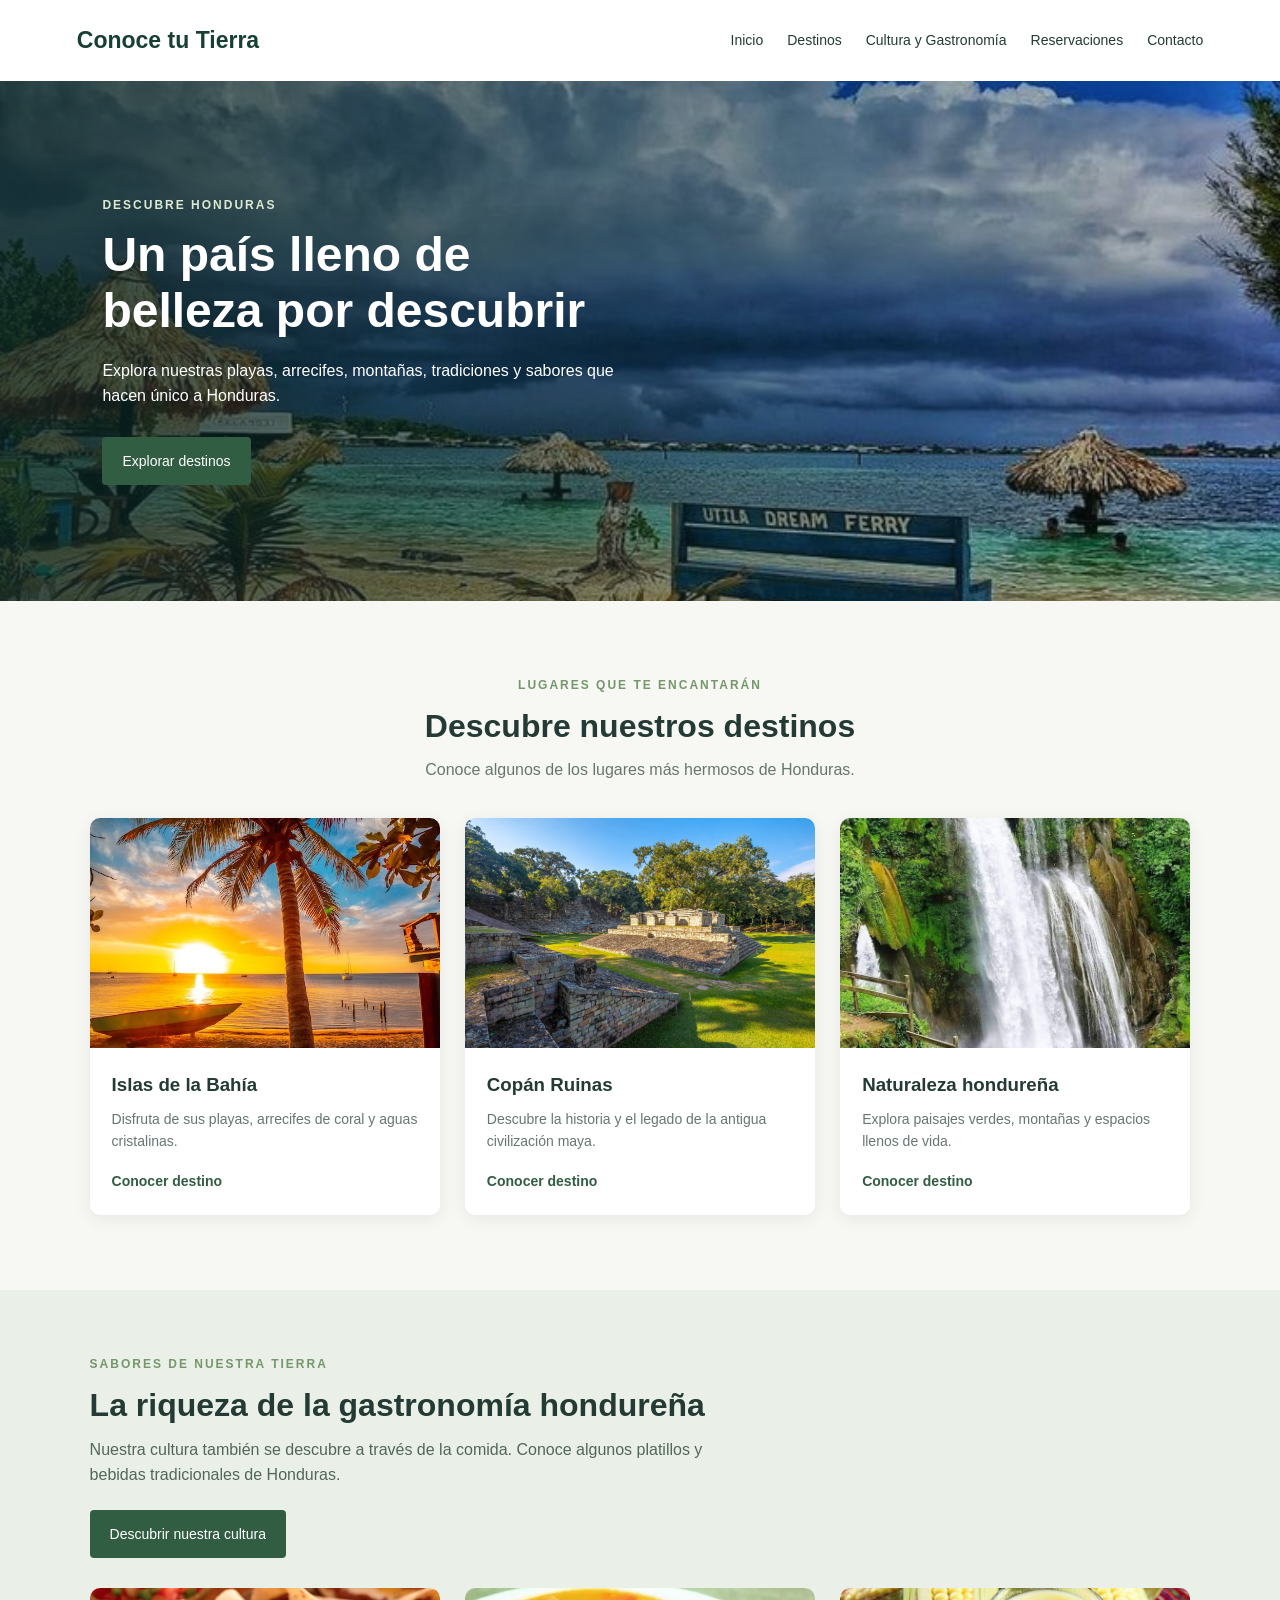
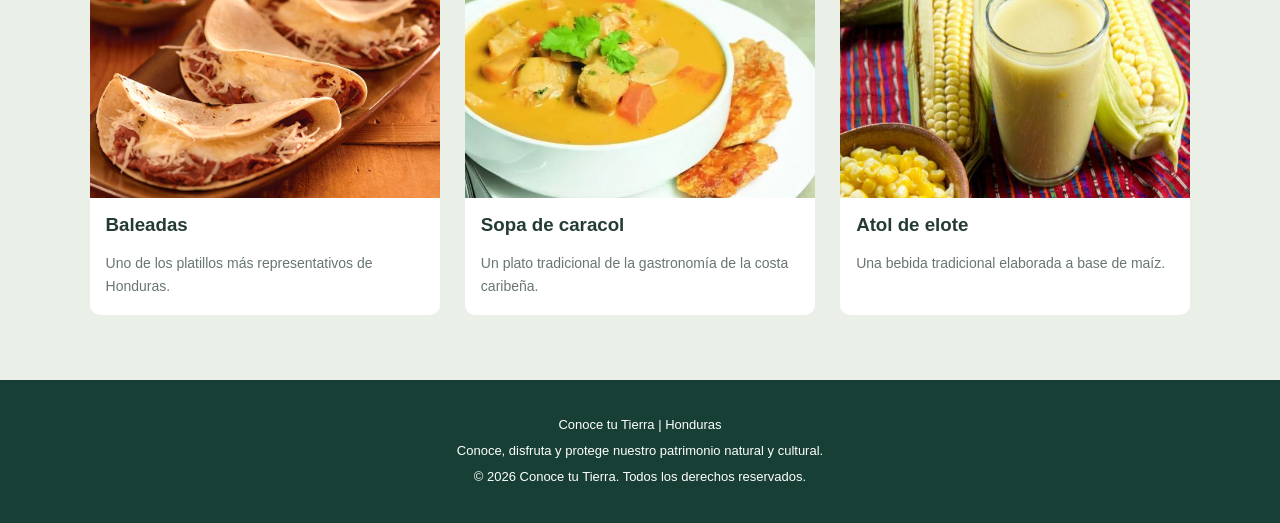
==== index.html @ e8e0a29b "Actualiza paginas e imagenes" ====
<!DOCTYPE html>
<html lang="es">
<head>
    <meta charset="UTF-8">
    <meta name="viewport" content="width=device-width, initial-scale=1.0">
    <title>Conoce tu tierra</title>
    <link rel="stylesheet" href="css/estilos.css">
</head>
<body>
    <header class="encabezado">
        <a href="index.html" class="logo">Conoce tu Tierra</a>
        <nav class="menu">
            <a href="index.html">Inicio</a>
            <a href="destinos.html">Destinos</a>
            <a href="cultura.html">Cultura y Gastronomía</a>
            <a href="reservaciones.html">Reservaciones</a>
            <a href="contacto.html">Contacto</a>
        </nav>
    </header>
    <main>
        <section class="portada">
            <div class="texto-portada">
                <p class="subtitulo">DESCUBRE HONDURAS</p>

                <h1>Un país lleno de belleza por descubrir</h1>

                <p>
                    Explora nuestras playas, arrecifes, montañas,
                    tradiciones y sabores que hacen único a Honduras.
                </p>

                <a href="destinos.html" class="boton">
                    Explorar destinos 
                </a>
            </div>
        </section>

        <section class="destinos">
            <div class="titulo-seccion">
                <p class="subtitulo">LUGARES QUE TE ENCANTARÁN</p>
                <h2>Descubre nuestros destinos</h2>
                <p>Conoce algunos de los lugares más hermosos de Honduras.</p>
            </div>

            <div class="contenedor-tarjetas">

                <article class="tarjeta">
                    <img src="img/roatan.jpg" alt="Playa y aguas turquesas de Roatán">
                    <div class="contenido-tarjeta">
                        <h3>Islas de la Bahía</h3>
                        <p>Disfruta de sus playas, arrecifes de coral y aguas cristalinas.</p>
                        <a href="destinos.html">Conocer destino </a>
                    </div>
                </article>

                <article class="tarjeta">
                    <img src="img/ruinas.jpg" alt="Ruinas arqueológicas de Copán">
                    <div class="contenido-tarjeta">
                        <h3>Copán Ruinas</h3>
                        <p>Descubre la historia y el legado de la antigua civilización maya.</p>
                        <a href="destinos.html">Conocer destino </a>
                    </div>
                </article>

                <article class="tarjeta">
                    <img src="img/pulha.jpg" alt="Paisaje natural de Honduras">
                    <div class="contenido-tarjeta">
                        <h3>Naturaleza hondureña</h3>
                        <p>Explora paisajes verdes, montañas y espacios llenos de vida.</p>
                        <a href="destinos.html">Conocer destino </a>
                    </div>
                </article>

            </div>
        </section>

        <section class="gastronomia">
            <div class="texto-gastronomia">
                <p class="subtitulo">SABORES DE NUESTRA TIERRA</p>
                <h2>La riqueza de la gastronomía hondureña</h2>
                <p>
                    Nuestra cultura también se descubre a través de la comida.
                    Conoce algunos platillos y bebidas tradicionales de Honduras.
                </p>
                <a href="cultura.html" class="boton">Descubrir nuestra cultura </a>
            </div>

            <div class="contenedor-comidas">

                <article class="comida">
                    <img src="img/baleadas.jpg" alt="Baleadas hondureñas">
                    <h3>Baleadas</h3>
                    <p>Uno de los platillos más representativos de Honduras.</p>
                </article>

                <article class="comida">
                    <img src="img/sopa de caracol.jpg" alt="Sopa de caracol">
                    <h3>Sopa de caracol</h3>
                    <p>Un plato tradicional de la gastronomía de la costa caribeña.</p>
                </article>

                <article class="comida">
                    <img src="img/atole.jpg" alt="Atol de elote">
                    <h3>Atol de elote</h3>
                    <p>Una bebida tradicional elaborada a base de maíz.</p>
                </article>

            </div>
        </section>
    </main>
        <footer class="pie-pagina">
            <p>Conoce tu Tierra | Honduras</p>
            <p>Conoce, disfruta y protege nuestro patrimonio natural y cultural.</p>
            <p>&copy; 2026 Conoce tu Tierra. Todos los derechos reservados.</p>
        </footer>
    
</body>
</html>
---- css/estilos.css ----
/* Estilos en general */
* {
    margin: 0;
    padding: 0;
    box-sizing: border-box;
}

body {
    font-family: Arial, Helvetica, sans-serif;
    background-color: #f7f8f4;
    color: #243b35;
    line-height: 1.6;
}

a {
    text-decoration: none;
}

/* Encabezado y menú */
.encabezado {
    display: flex;
    justify-content: space-between;
    align-items: center;
    padding: 22px 6%;
    background-color: #ffffff;
}

.logo {
    color: #173f35;
    font-size: 23px;
    font-weight: bold;
}

.menu {
    display: flex;
    gap: 24px;
}

.menu a {
    color: #243b35;
    font-size: 14px;
}

.menu a:hover {
    color: #72916a;
}

/* Portada principal */
.portada {
    min-height: 520px;
    display: flex;
    align-items: center;
    padding: 60px 8%;
    color: white;
    background-image:
        linear-gradient(
            90deg,
            rgba(9, 37, 34, 0.80),
            rgba(9, 37, 34, 0.15)
        ),
        url("../img/portada.jpg");
    background-size: cover;
    background-position: center;
}

.texto-portada {
    max-width: 520px;
}

.subtitulo {
    color: #76966c;
    font-size: 12px;
    font-weight: bold;
    letter-spacing: 2px;
    margin-bottom: 12px;
}

.texto-portada .subtitulo {
    color: #dce9d3;
}

.texto-portada h1 {
    font-size: 48px;
    line-height: 1.15;
    margin-bottom: 20px;
}

.texto-portada > p:not(.subtitulo) {
    font-size: 16px;
    margin-bottom: 28px;
}

.boton {
    display: inline-block;
    background-color: #315d43;
    color: white;
    padding: 13px 20px;
    border-radius: 4px;
    font-size: 14px;
}

.boton:hover {
    background-color: #234633;
}

/* Sección de destinos */
.destinos {
    padding: 75px 7%;
}

.titulo-seccion {
    text-align: center;
    margin-bottom: 35px;
}

.titulo-seccion h2,
.texto-gastronomia h2 {
    font-size: 32px;
    line-height: 1.2;
    margin-bottom: 12px;
}

.titulo-seccion > p:last-child {
    color: #68766f;
}

.contenedor-tarjetas {
    display: grid;
    grid-template-columns: repeat(3, 1fr);
    gap: 25px;
}

.tarjeta {
    background-color: white;
    border-radius: 10px;
    overflow: hidden;
    box-shadow: 0 4px 18px rgba(0, 0, 0, 0.07);
}

.tarjeta img {
    width: 100%;
    height: 230px;
    object-fit: cover;
    display: block;
}

.contenido-tarjeta {
    padding: 22px;
}

.contenido-tarjeta h3 {
    margin-bottom: 8px;
}

.contenido-tarjeta p {
    color: #68766f;
    font-size: 14px;
    margin-bottom: 15px;
}

.contenido-tarjeta a {
    color: #315d43;
    font-weight: bold;
    font-size: 14px;
}

/* Gastronomía */
.gastronomia {
    background-color: #eaf0e7;
    padding: 65px 7%;
}

.texto-gastronomia {
    max-width: 650px;
    margin-bottom: 30px;
}

.texto-gastronomia > p:not(.subtitulo) {
    margin-bottom: 22px;
    color: #53665b;
}

.contenedor-comidas {
    display: grid;
    grid-template-columns: repeat(3, 1fr);
    gap: 25px;
}

.comida {
    background-color: white;
    border-radius: 10px;
    overflow: hidden;
    padding-bottom: 18px;
}

.comida img {
    width: 100%;
    height: 210px;
    object-fit: cover;
    display: block;
}

.comida h3,
.comida p {
    margin: 12px 16px 0;
}

.comida p {
    color: #68766f;
    font-size: 14px;
}

/* Pie de página */
.pie-pagina {
    background-color: #173f35;
    color: white;
    text-align: center;
    padding: 30px 15px;
}

.pie-pagina p {
    margin: 5px 0;
    font-size: 13px;
}

/* Adaptación para pantallas pequeñas */
@media (max-width: 850px) {
    .encabezado {
        flex-direction: column;
        gap: 18px;
    }

    .menu {
        justify-content: center;
        flex-wrap: wrap;
        gap: 12px 18px;
    }

    .texto-portada h1 {
        font-size: 38px;
    }

    .contenedor-tarjetas,
    .contenedor-comidas {
        grid-template-columns: repeat(2, 1fr);
    }
}

@media (max-width: 550px) {
    .portada {
        min-height: 430px;
        padding: 45px 7%;
    }

    .texto-portada h1 {
        font-size: 34px;
    }

    .contenedor-tarjetas,
    .contenedor-comidas {
        grid-template-columns: 1fr;
    }

    .destinos,
    .gastronomia {
        padding: 45px 6%;
    }

    .titulo-seccion h2,
    .texto-gastronomia h2 {
        font-size: 27px;
    }
}

/* Portada de la página de destinos */
.portada-destinos {
    padding: 30px 6%;
    background-color: #355f81;
    color: white;
    text-align: center;
}

.portada-destinos h1 {
    font-size: 42px;
    margin-bottom: 18px;
}

.portada-destinos > p:last-child {
    max-width: 650px;
    margin: 0 auto;
}

.portada-destinos .subtitulo {
    color: #c9dec2;
}

/* Introducción */
.introduccion-rutas {
    text-align: center;
    padding: 55px 7% 20px;
}

.introduccion-rutas h2 {
    font-size: 30px;
    margin-bottom: 12px;
}

.introduccion-rutas p {
    color: #68766f;
}

/* Bloques de cada ruta */
.ruta {
    display: grid;
    grid-template-columns: 0.85fr 1.15fr;
    gap: 35px;
    align-items: start;
    padding: 55px 7%;
    border-bottom: 1px solid #dfe5dd;
}

.ruta-imagen img {
    width: 100%;
    min-height: 300px;
    height: 100%;
    max-height: 450px;
    object-fit: cover;
    border-radius: 10px;
    display: block;
}

.ruta-contenido h2 {
    color: #173f35;
    font-size: 30px;
    line-height: 1.2;
    margin-bottom: 8px;
}

.ruta-contenido h3 {
    font-size: 19px;
    margin-bottom: 15px;
}

.ruta-contenido h4 {
    color: #315d43;
    margin: 22px 0 10px;
}

.ruta-contenido p,
.ruta-contenido li {
    color: #52635a;
    font-size: 15px;
}

.ruta-contenido ul {
    padding-left: 22px;
    margin-bottom: 15px;
}

.ruta-contenido li {
    margin-bottom: 5px;
}

/* Tablas de distancias */
.tabla-contenedor {
    width: 100%;
    overflow-x: auto;
    margin-top: 12px;
}

.tabla-contenedor table {
    width: 100%;
    min-width: 520px;
    border-collapse: collapse;
    background-color: white;
    font-size: 13px;
}

.tabla-contenedor caption {
    text-align: left;
    font-weight: bold;
    color: #315d43;
    padding: 10px 0;
}

.tabla-contenedor th,
.tabla-contenedor td {
    padding: 12px 10px;
    text-align: left;
    border: 1px solid #dfe5dd;
}

.tabla-contenedor th {
    background-color: #eaf0e7;
    color: #173f35;
}

.tabla-contenedor tbody tr:nth-child(even) {
    background-color: #f7f8f4;
}

.nota-tabla {
    margin-top: 10px;
    font-size: 13px !important;
    font-style: italic;
}

/* Invitación final */
.aviso-viaje {
    margin: 50px 7%;
    padding: 35px;
    background-color: #eaf0e7;
    border-radius: 10px;
    text-align: center;
}

.aviso-viaje h2 {
    color: #173f35;
    margin-bottom: 12px;
}

.aviso-viaje p {
    max-width: 750px;
    margin: 0 auto 22px;
    color: #52635a;
}

/* Adaptación para móviles */
@media (max-width: 850px) {
    .ruta {
        grid-template-columns: 1fr;
        padding: 40px 6%;
    }

    .ruta-imagen img {
        height: 280px;
        min-height: auto;
    }

    .portada-destinos h1 {
        font-size: 34px;
    }
}

@media (max-width: 550px) {
    .portada-destinos {
        padding: 55px 6%;
    }

    .portada-destinos h1 {
        font-size: 29px;
    }

    .ruta-contenido h2 {
        font-size: 25px;
    }

    .aviso-viaje {
        margin: 35px 6%;
        padding: 25px 18px;
    }
}
.imagen-portada-destinos {
    display: block;
    width: 100%;
    max-width: 1100px;
    height: 380px;
    object-fit: cover;
    object-position: center;
    margin: 35px auto 0;
    border-radius: 12px;
}

.portada-cultura {
    background-color: #A64B35;
    color: white;
    text-align: center;
    padding: 35px 20px;
}

.historia {
    padding: 30px 20px;
    background-color: #FFF4E8;
}
.tarjetas-proseres {
    display: grid;
    grid-template-columns: repeat(3, 1fr);
    gap: 15px;
}

.tarjeta-proseres {
    background-color: #cea2b0;
    padding: 12px;
    border-radius: 8px;
}

.tarjeta-proseres img {
    width: 100%;
    height: 300px;
    object-fit: cover;
    border-radius: 8px;
}

.tarjeta-proseres h3 {
    font-size: 18px;
}

.tarjeta-proseres p {
    font-size: 14px;
    line-height: 1.5;
}
.etnias {
    padding: 30px 20px;
    background-color: white;
}

.tarjetas-cultura {
    display: grid;
    grid-template-columns: repeat(3, 1fr);
    gap: 20px;
}

.tarjeta-cultura {
    background-color: #F4E2D5;
    padding: 20px;
    border-radius: 8px;
}

.tarjetas-gastronomia {
    display: grid;
    grid-template-columns: repeat(3, 1fr);
    gap: 20px;
}

.tarjeta-gastronomia {
    background-color: #FFF4E8;
    padding: 15px;
    border-radius: 8px;
}

.tarjeta-gastronomia img {
    width: 100%;
    height: 200px;
    object-fit: cover;
}
.tarjeta-cultura img {
    width: 100%;
    height: 180px;
    object-fit: cover;
}

.tarjeta img,
.contenedor-comidas img,
.tarjeta-gastronomia img,
.tarjeta-proseres,
.tarjeta-cultura img {
    transition: transform 0.3s;
}

.tarjeta img:hover,
.contenedor-comidas img:hover,
.tarjeta-gastronomia img:hover,
.tarjeta-proseres img:hover,
.tarjeta-cultura img:hover {
    transform: scale(1.05);
}

@media (max-width: 700px) {
    .tarjetas-cultura,
    .tarjetas-gastronomia {
        grid-template-columns: 1fr;
    }
}
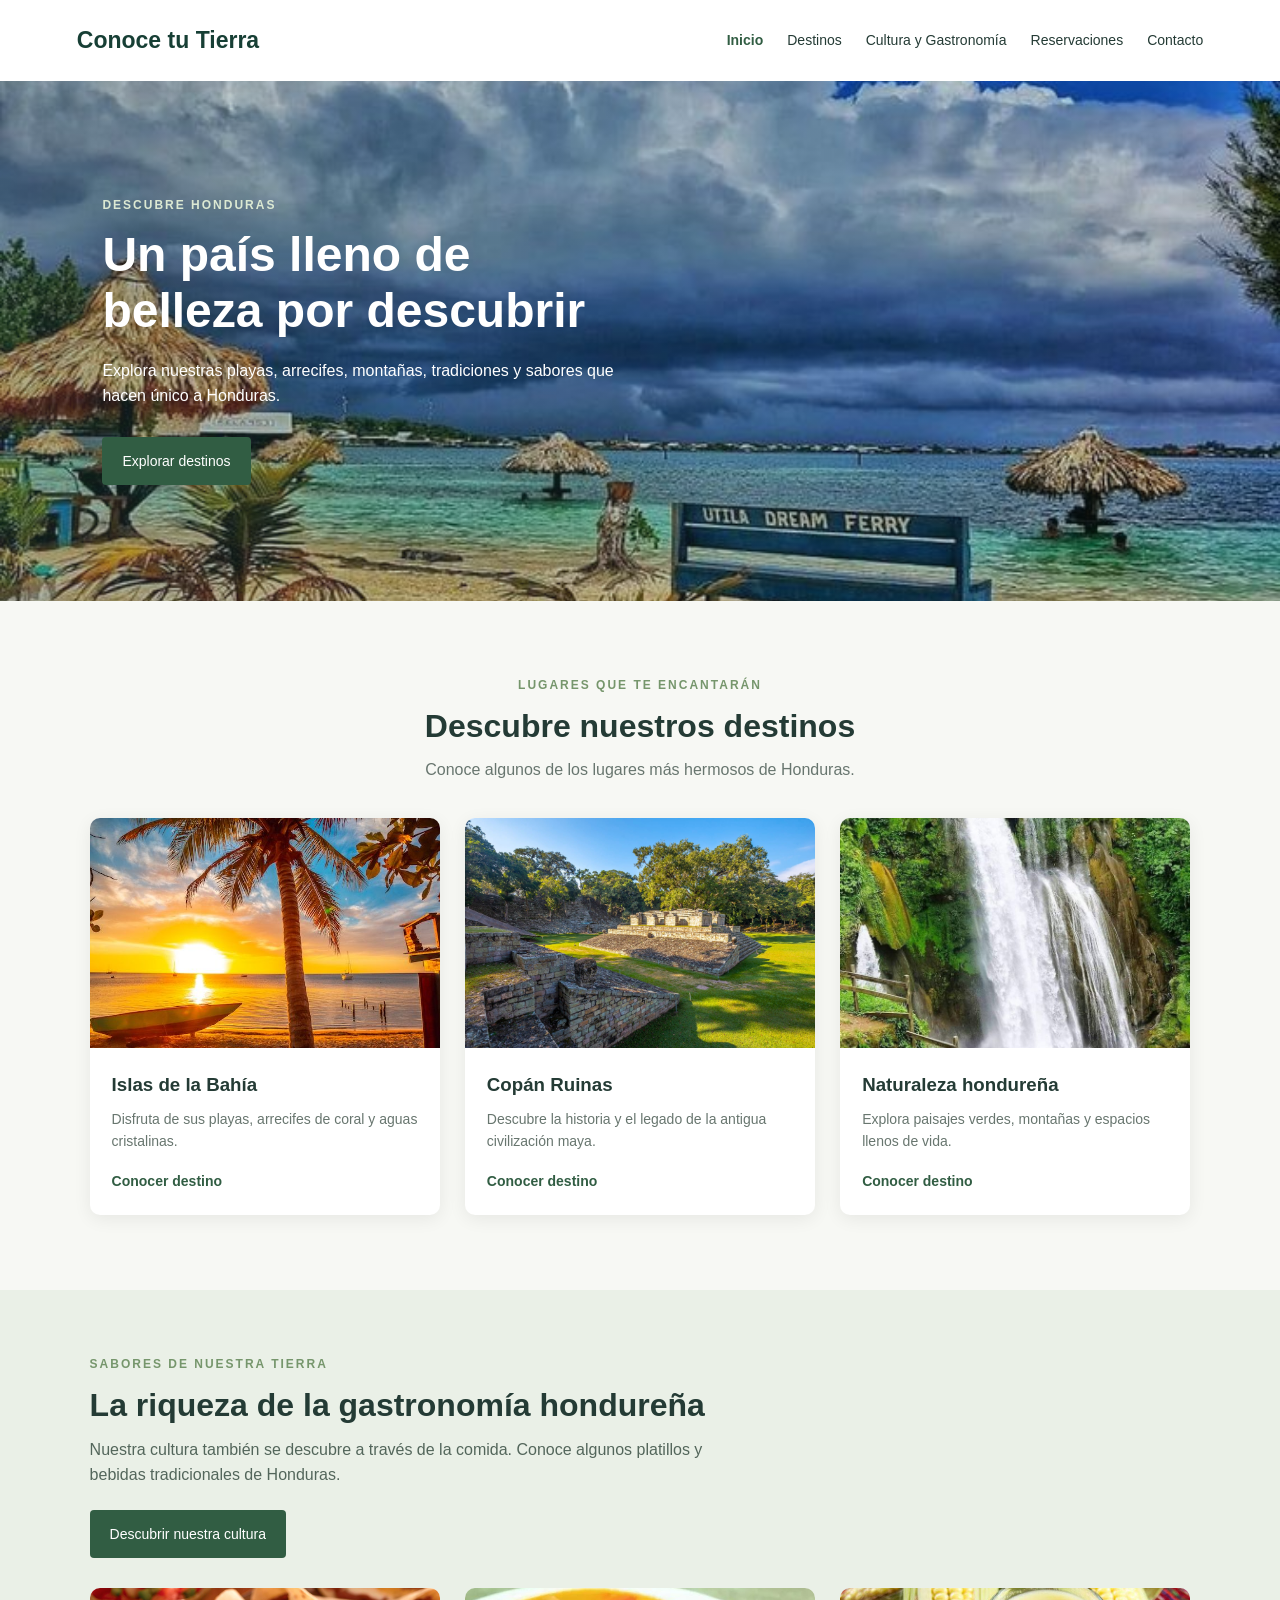
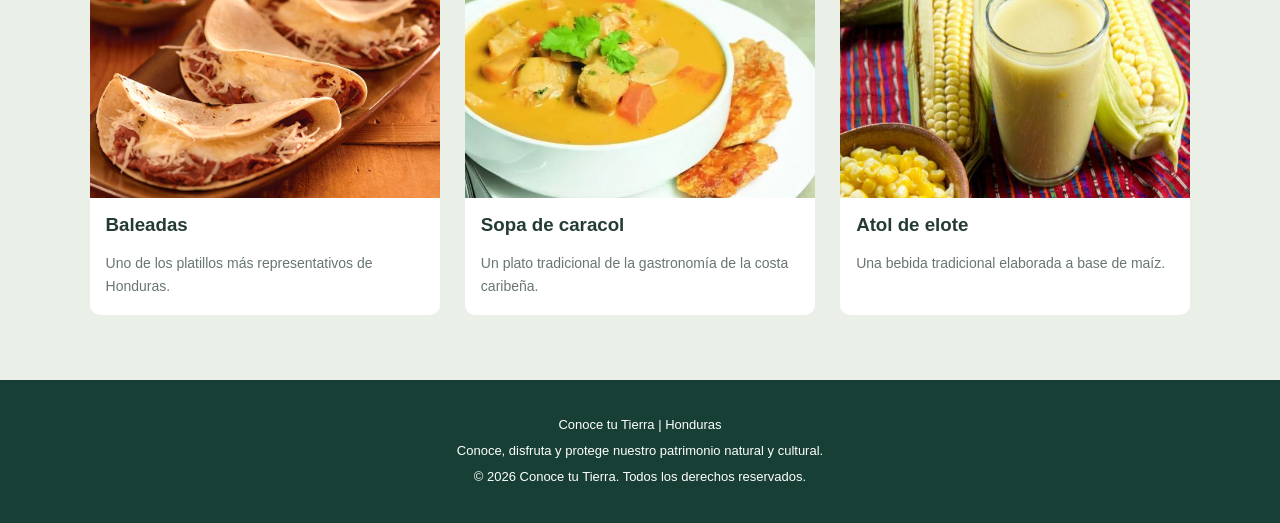
==== commit 93962f27: "Finaliza el proyecto Conoce tu Tierra" ====
--- a/index.html
+++ b/index.html
@@ -10,7 +10,7 @@
     <header class="encabezado">
         <a href="index.html" class="logo">Conoce tu Tierra</a>
         <nav class="menu">
-            <a href="index.html">Inicio</a>
+            <a href="index.html" class="activo">Inicio</a>
             <a href="destinos.html">Destinos</a>
             <a href="cultura.html">Cultura y Gastronomía</a>
             <a href="reservaciones.html">Reservaciones</a>
--- a/css/estilos.css
+++ b/css/estilos.css
@@ -44,7 +44,10 @@
 .menu a:hover {
     color: #72916a;
 }
-
+.menu a.activo {
+    color: #315d43;
+    font-weight: bold;
+}
 /* Portada principal */
 .portada {
     min-height: 520px;
@@ -55,8 +58,8 @@
     background-image:
         linear-gradient(
             90deg,
-            rgba(9, 37, 34, 0.80),
-            rgba(9, 37, 34, 0.15)
+            rgba(40, 78, 74, 0.336),
+            rgba(19, 63, 59, 0.15)
         ),
         url("../img/portada.jpg");
     background-size: cover;
@@ -570,4 +573,136 @@
     .tarjetas-gastronomia {
         grid-template-columns: 1fr;
     }
-}+}
+.portada-reservaciones {
+    background-color: #183B56;
+    color: white;
+    text-align: center;
+    padding: 30px 20px;
+}
+
+.formulario-reservacion {
+    background-color: #F0F5F7;
+    padding: 25px;
+    max-width: 650px;
+    margin: 30px auto;
+    border-radius: 8px;
+}
+
+.formulario-reservacion h2 {
+    color: #183B56;
+    text-align: center;
+}
+
+.formulario-reservacion form {
+    display: flex;
+    flex-direction: column;
+    gap: 10px;
+}
+
+.formulario-reservacion input,
+.formulario-reservacion select,
+.formulario-reservacion textarea {
+    padding: 10px;
+    border: 1px solid #B8C9D3;
+    border-radius: 5px;
+    font-size: 16px;
+}
+
+.formulario-reservacion button {
+    background-color: #183B56;
+    color: white;
+    padding: 12px;
+    border: none;
+    border-radius: 5px;
+    cursor: pointer;
+}
+
+.formulario-reservacion button:hover {
+    background-color: #4E91A6;
+}
+
+.portada-contacto {
+    background-color: #88621D;
+    color: white;
+    text-align: center;
+    padding: 30px 20px;
+}
+
+.informacion-contacto,
+.canales-digitales {
+    padding: 25px 20px;
+}
+
+.informacion-contacto h2,
+.canales-digitales h2 {
+    color: #88621D;
+}
+
+.tarjetas-contacto {
+    display: grid;
+    grid-template-columns: repeat(3, 1fr);
+    gap: 20px;
+}
+
+.tarjeta-contacto {
+    background-color: #FFF9ED;
+    padding: 20px;
+    border-radius: 8px;
+}
+
+.tarjeta-contacto a,
+.canales-digitales a {
+    color: #88621D;
+}
+
+.formulario-contacto {
+    background-color: #FFF9ED;
+    padding: 25px;
+    max-width: 650px;
+    margin: 30px auto;
+    border-radius: 8px;
+}
+
+.formulario-contacto h2 {
+    color: #88621D;
+    text-align: center;
+}
+
+.formulario-contacto form {
+    display: flex;
+    flex-direction: column;
+    gap: 10px;
+}
+
+.formulario-contacto input,
+.formulario-contacto select,
+.formulario-contacto textarea {
+    padding: 10px;
+    border: 1px solid #D9C79F;
+    border-radius: 5px;
+    font-size: 16px;
+}
+
+.formulario-contacto button {
+    background-color: #88621D;
+    color: white;
+    padding: 12px;
+    border: none;
+    border-radius: 5px;
+    cursor: pointer;
+}
+
+.formulario-contacto button:hover {
+    background-color: #A67B2D;
+}
+
+@media (max-width: 700px) {
+    .tarjetas-contacto {
+        grid-template-columns: 1fr;
+    }
+
+    .formulario-contacto {
+        margin: 20px;
+    }
+}
